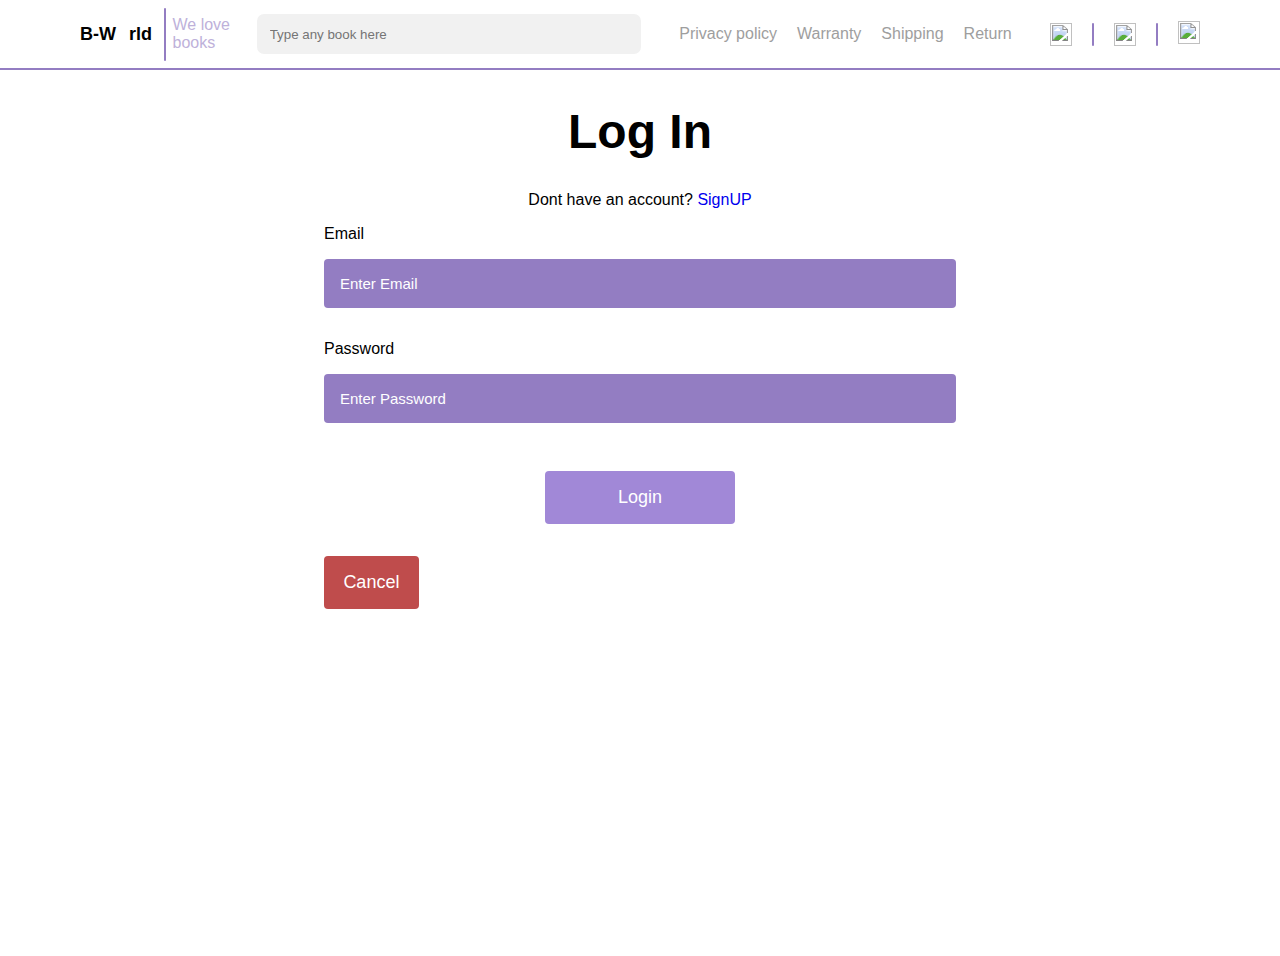
==== logIn.html @ c35afbf1 "Add files via upload" ====
<!DOCTYPE html>
<html>

<head>
    <title>LogIn Page</title>
    <link rel="stylesheet" href="style.css">
</head>

<body>
    <header class="header">

        <div class="text-header">

            <h1 class="heading-header" onclick="headclick()"> B-W<img class="book-img-header"
                    src="Pictures/book.png">rld </h1>
            <div class="vertical-line"></div>
            <p class="paragraph-header">We love<br>books</p>
        </div>

        <div class="search-box">
            <input id="search-bar" type="search" placeholder="Type any book here">

        </div>
        <div class="links">
            <a class="links-a" href="logIn.html" target="_blank">Privacy policy</a>
            <a class="links-a" href="#" target="_blank" href="test.html">Warranty</a>
            <a class="links-a" href="#" target="_blank">Shipping </a>
            <a class="links-a" href="#" target="_blank">Return</a>
        </div>
        <div class="icons">
            <img class="icon" src="Pictures/shopping.png">
            <div class="vertical-line-icon"></div>
            <img class="icon" src="Pictures/heart (1).png">
            <div class="vertical-line-icon"></div>
            <a href="logIn.html" target="_self"><img class="icon" src="Pictures/user.png"></a>
        </div>
    </header>

    <main>
        <div class="big-form">
            <form action="#" id="login-form">
                <div class="heading-div">
                    <p class="login-header">Log In</p>
                    <p class="go-to-sign-up">Dont have an account? <a class="link-signup" href="signup.html"
                            target="_self"> SignUP</a> </p>
                </div>

                <div class="big-login">

                    <div class="username-div">
                        <label class="label-username" for="email-log"> Email</label>
                        <input class="input-username" type="email" id="email" placeholder="Enter Email" required>
                    </div>

                    <div class="psw-div">
                        <label class="label-psw" for="psw-log">Password</label>
                        <input class="input-psw" type="password" id="psw" placeholder="Enter Password">
                    </div>


                    <button type="submit" class="submit-button" id="login-button"
                        onclick="saveDataLogin()">Login</button>


                    <div class="cancel-div">
                        <button type="button" class="return-to-main-page" onclick="cancelclick()">Cancel</button>
                    </div>

                </div>

            </form>


        </div>

        <div>
            <p id="login-header-hidden" class="login-header-hidden" hidden>Welcom</p>
            <h3 hidden class="name-hidden"></h3>
        </div>

      



      
          

    </main>
    <script src="script2.js">
    </script>
</body>



</html>
---- style.css ----
@import url("https://fonts.googleapis.com/css2?family=Poppins:wght@200;300;400;500;600;700&display=swap");



.body{
    margin: 0;
}
/*Main Header*/
.header {
    display: flex;
    font-family: 'Lucida Sans', 'Lucida Sans Regular', 'Lucida Grande', 'Lucida Sans Unicode', Geneva, Verdana, sans-serif;
    padding: 0rem 5rem;
    align-items: center;
    position: fixed;
    right: 0;
    left: 0;
    border-bottom: 2px solid rgba(147, 125, 194, 255);
    background-color: white;
    z-index: 1;
    top: 0;
}

/*first div of header (text)*/
.text-header {
    display: flex;
    flex-grow: 1;
    align-items: center;
}

.heading-header {
    font-size: large;
    flex-grow: 0.3;
    margin: 0;
    cursor: pointer;
}


.book-img-header {
    height: 13px;
    width: 13px;
}

.vertical-line {
    border-left: 2px solid rgba(147, 125, 194, 255);
    width: 0px;
    height: 53px;
    border-radius: 10px;
}

.paragraph-header {
    color: rgba(190, 177, 218, 255);
    margin-left: 7px;
}



/*seconed div of header (search)*/
.search-box {
    display: flex;
    flex-grow: 1;
    align-items: center;

}

#search-bar {
    height: 2.5rem;
    width: 24rem;
    padding: 1rem 0.8rem;
    background-image: url(Pictures/search.png);
    background-repeat: no-repeat;
    background-color: rgba(241, 241, 241, 255);
    background-size: 17px;
    background-position: 95% 50%;
    border-radius: 7px;
    border: 0px;
}



/*third div of header (4 links )*/
.links {
    display: flex;
    gap: 20px;
    align-items: center;
}

.links-a {
    text-decoration: none;
}

.links-a:link {
    color: rgb(158, 158, 158);
}

.links-a:visited {
    color: rgb(156, 157, 156);
}



/*fourth div of header (3 icons)*/
.icons {
    display: flex;
    flex-grow: 1;
    gap: 20px;
    justify-content: flex-end;
    align-items: center;

}

.icon {
    width: 22px;
    height: 23px;
    cursor: pointer;

}

.icon-shopping {
    width: 22px;
    height: 23px;
    cursor: pointer;
}

.parent-icon-shopping {
    display: flex;
    position: relative;
    right: 0%;
    top: -9px;
    align-items: flex-start;
    flex-direction: column;
    justify-content: center;
}
.parent-fav{
    display: flex;
    position: relative;
    right: 0%;
    top: -10px;
    align-items: flex-start;
    flex-direction: column;
    justify-content: center;
}
.vertical-line-icon {
    border-left: 2px solid rgba(147, 125, 194, 255);
    width: 0px;
    height: 23px;
    border-radius: 10px;
}

/*end of header*/


/*first-section of the body - image and description of book*/
.Parent-div-book-img-and-description {
    cursor: pointer;
    display: flex;
    padding: 0px 3rem;
    margin-top: 8rem;
    font-family: 'Franklin Gothic Medium', 'Arial Narrow', Arial, sans-serif;
    align-items: flex-end;
    justify-content: space-evenly;
}

.vertical-and-description {
    display: flex;
    align-items: center;
    gap: 3rem;

}

/*vertical-lines*/
.vertical-lines-body {
    display: flex;
    flex-direction: column;
    padding-top: 10px;
    gap: 26px;

}

.vertical-body {
    border-left: 2px solid rgba(147, 125, 194, 255);
    width: 0px;
    height: 72px;
    border-radius: 10px;

}

.vertical-body-other-color {
    border-left: 2px solid rgba(227, 221, 239, 255);
    width: 0px;
    height: 72px;
    border-radius: 10px;
}


/*book title & description & button */

.button-author {
    padding: 1rem;
    background-color: white;
    border: 1px solid #cc9acc;
    border-radius: 4px;
    color: #cc9acc;
    width: 33%;
    height: 46px;
    font-size: 15px;

}

.book-description {
    display: flex;
    flex-direction: column;
    gap: 12px;
}

.title-img {
    font-size: 43px;
}

.paragraph-img {
    font-family: Arial, Helvetica, sans-serif;
    line-height: 1.5;
}

.button-view-book {
    padding: 1rem;
    background-color: rgba(147, 125, 194, 255);
    border: 0;
    border-radius: 4px;
    color: white;
    width: 40%;
    height: 48px;
    font-size: 15px
}


/*book-image*/

.book-img {
    display: flex;
    align-self: center;
}

.noc-book-img {
    height: 27rem;
    width: 20rem;
}

/* done with first section of main page*/


/* 3 icons with text*/
.icons-3-details {
    display: flex;
    align-items: center;
    justify-content: center;
    padding: 1rem 6rem;
    gap: 4rem;
    margin-top: 5rem;
}

.icon-and-text {
    display: flex;
    align-items: center;
    justify-content: space-around;
    gap: 13px;
    font-family: 'Franklin Gothic Medium', 'Arial Narrow', Arial, sans-serif;
}

.icon-body {
    width: 3rem;
    height: 3rem;
}

.read-book-link {
    color: rgb(0, 0, 0);
    cursor: pointer;


}

/*books Selected for you*/
.selected-for-you-div {
    padding: 1rem 5rem;
    display: grid;
    grid-template-columns: 1fr 1fr 1fr 1fr;
    font-family: Arial, Helvetica, sans-serif;
    gap: 5rem;
    align-items: start;
    justify-content: start;
    justify-items: center;
    align-content: space-around;

}

.login-header-hidden {
    position: absolute;
    top: 20rem;
    right: 56%;
    text-align: center;
    font-size: 3rem;
}

.name-hidden {
    position: absolute;
    top: 20rem;
    right: 24%;
    font-size: 3rem;
}

.selected {
    column-gap: 1rem;
    row-gap: 3rem;
    display: grid;
    flex-direction: column;
    padding: 3rem 4rem;
    font-family: Arial, Helvetica, sans-serif;
    left: 0;
    right: 0;
    justify-content: space-between;
    grid-template-columns: 1fr 1fr 1fr 1fr;
    justify-items: center;
    align-items: start;
}

.book {
    display: flex;
    flex-direction: column;
    gap: 0;

}

.book-name {
    margin: 3px 0px;
    text-overflow: ellipsis;
    white-space: nowrap;
    overflow: hidden;
    width: 15rem;
    cursor: pointer;
}

.book-name-seconed-page{
    margin: 3px 0px;
   
}

#publisher{
    width: 13rem;
}

.author-name {
    font-family: Arial, Helvetica, sans-serif;
    margin: 5px 0px 0px;
    font-size: 12px;

}

.book1-selected-img {
    height: 27rem;
    width: 19rem;
    cursor: pointer;
}

.price-and-fav {
    display: flex;
    align-items: center;
    justify-content: space-between;
}

.add-to-cart-button {
    display: flex;
    padding: 0.5rem;
    background-color: rgba(147, 125, 194, 255);
    border: 0;
    border-radius: 4px;
    color: white;
    width: 100%;
    font-size: 15px;
    align-items: center;
    gap: 4px;
    justify-content: center;
    font-size: 13px;
    cursor: pointer;
}

/*-----------------------------------------------------seconed page----------------------------------------------*/
.product-page-big-div {
    display: flex;
    margin-top: 9rem;
    justify-content: space-evenly;
    align-items: flex-start;

}

.image-gallary {
    display: flex;
    flex-direction: column;
    gap: 1rem;
    align-items: center;
    justify-content: space-between;
}

.div-around-img {
    display: flex;
    border: 1px solid rgba(147, 125, 194, 255);
    ;
    border-radius: 4px;
}



.image-inside-box {
    height: 7.5rem;
    width: 5.5rem;
    padding: 1rem;
}


.main-picture-div {
    display: flex;
}

.main-pic {
    height: 41rem;
    width: 27rem;
    border-radius: 2%;
}

/* Book Details*/

.big-div-data-book {
    display: flex;
    flex-direction: column;
    padding: 0 3rem;
}

.data-about-book {
    display: flex;
    flex-direction: column;
    justify-content: space-evenly;
    gap: 10px;
}


.price {
    font-family: Arial, Helvetica, sans-serif;
    font-size: 22px;
    margin: 17px 0px;
    display: flex;
    justify-content: flex-end;
}

.stars {
    display: flex;
    gap: 10px;
}

.fa-solid {
    color: #908e8e;
    font-size: 21px;
    cursor: pointer;
}

.fa-solid:active {
    color: #ed8e12;
}

.add-quntity {
    display: flex;
    flex-direction: row;
}

.minus {
    border: 1px solid black;
    border-radius: 22px;
    padding: 0px 9px;
    cursor: pointer;
    cursor: pointer;


}

.input-text {
    border: 0;
    margin-right: 5px;
    width: 2%;
    margin-left: 5px;
}

.input-text-cart{
    border: 0;
    margin-right: 5px;
    width: 3%;
    margin-left: 5px;
    background-color: #303030;
    color: rgba(147, 125, 194, 255);

}

.plus {
    border: 1px solid black;
    border-radius: 22px;
    padding: 2px 7px;
    cursor: pointer;

}

.buttons-product-page {
    display: flex;
    justify-content: space-between;
    align-items: center;
    margin-top: 2rem;
    border-bottom: 1px solid rgba(147, 125, 194, 255);
    padding-bottom: 2rem;
}

.add-cart-button {
    padding: 1rem;
    background-color: rgba(147, 125, 194, 255);
    border: 0;
    color: white;
    width: 47%;
    height: 48px;
    font-size: 15px;
}

.add-fav-button {
    padding: 1rem;
    background-color: white;
    border: 1px solid rgba(147, 125, 194, 255);
    color: rgba(147, 125, 194, 255);
    width: 47%;
    height: 48px;
    font-size: 15px;
}


.all-info-about-book {
    display: flex;
    flex-direction: row;
    justify-content: space-between;
    margin-top: 2rem;
    gap: 3rem;

}

.publisher-lang-length {
    display: flex;
    flex-direction: column;
}

.date-age-dimension {
    display: flex;
    flex-direction: column;
}

.details {
    display: flex;
    gap: 2rem;
    font-family: Arial, Helvetica, sans-serif;


}

.details-heading {
    color: #cc9acc;
}

/*LogIn*/

.big-login {
    display: flex;
    flex-direction: column;
    justify-content: center;
    align-self: center;
    align-items: center;
    font-family: sans-serif;
    gap: 2rem;

}


.username-div {
    display: flex;
    width: 50%;
    flex-direction: column;
}

.label-username {
    font-size: 1rem;
}

.input-username {
    padding: 1rem 1rem;
    padding: 1rem 1rem;
    margin-top: 1rem;
    background-color: rgba(147, 125, 194, 255);
    border: 0;
    border-radius: 4px;
    font-size: 15px;
    color: aliceblue;
}

.input-username::placeholder {
    color: white;
}


.psw-div {
    display: flex;
    width: 50%;
    flex-direction: column;
}

.label-psw {
    font-size: 1rem;
}

.input-psw {

    padding: 1rem 1rem;
    padding: 1rem 1rem;
    margin-top: 1rem;
    background-color: rgba(147, 125, 194, 255);
    border: 0;
    border-radius: 4px;
    font-size: 15px;
    color: aliceblue;
}

.input-psw::placeholder {
    color: white;
}



.login-header {
    display: flex;
    align-items: center;
    justify-content: center;
    font-size: 3rem;
    font-family: sans-serif;
    font-weight: bold;
    margin-bottom: 1rem;

}

.heading-div {
    display: flex;
    align-items: center;
    flex-direction: column;
    justify-content: flex-start;

}

.submit-button {
    padding: 1rem 1rem;
    margin-top: 1rem;
    background-color: rgb(161 136 215);
    border: 0;
    border-radius: 4px;
    font-size: 18px;
    cursor: pointer;
    width: 15%;
    color: white;
}

.return-to-main-page {
    padding: 1rem 1rem;
    background-color: rgb(191 76 76);
    border: 0;
    border-radius: 4px;
    font-size: 18px;
    cursor: pointer;
    width: 15%;
    color: white;
}


.cancel-div {
    display: flex;
    width: 50%;
}

.go-to-sign-up {
    font-family: sans-serif;

}

.link-signup {
    text-decoration: none;
}

/*----------------skelton----------------*/



/*-----------------search---------------*/
.book-list {
    display: flex;
    justify-content: center;
    align-items: center;
    position: absolute;
    visibility: hidden;
    top: 7rem;
    right: 0;
    left: 0;
    flex-direction: column;
}
.icon-fav-hidden{
    visibility: hidden;
    width: 22px;
    height: 23px;
    cursor: pointer;
}


.list-output {
    display: grid;
    grid-template-columns: 1fr 1fr;
    position: absolute;
    top: 5rem;
    gap: 5rem;
}

.img-and-text-card {
    display: flex;
    justify-content: space-evenly;
    font-family: cursive;
    font-size: 1rem;
    gap: 2rem;
}


.big-row {
    display: flex;
    justify-content: space-evenly;
    font-family: cursive;
    font-size: 1rem;
}

.card-text {
    text-overflow: ellipsis;
    overflow: hidden;
    width: 17rem;
}

.card-img {

    height: 22rem;
    width: 15rem;
}

.text-card {
    display: flex;
    flex-direction: column;
}

.big-form {
    position: relative;
    top: 3rem;
    height: 100vh;
}

/*----------------------------------------------------------Add to Cart--------------------------------------------------------------*/
.span-number {
    background: #bc41f8;
    border-radius: 50%;
    display: flex;
    justify-content: center;
    align-items: center;
    color: #fff;
    position: relative;
    top: 12px;
    left: 85%;
    padding: 2px 3px;
    font-size: 11px;
}

.card {
    z-index: 1;
    position: fixed;
    top: 4.4rem;
    left: 100%;
    width: 500px;
    height: 94%;
    background-color: #303030;
    transition: 0.5s;
    overflow-y: auto;
}


.active .card {

    left: calc(100% - 500px);

}

.head-add-cart {
    color: rgba(147, 125, 194, 255);
    font-weight: 100;
    margin: 0;
    display: flex;
    justify-content: center;
    align-items: flex-start;
    flex-grow: 1;
}



.listCard{
    position: relative;
    display: grid;
    grid-template-rows: 1fr;
    list-style-type: none;
    padding-left: 1rem;
    padding-right: 1rem;
    margin-bottom: 3rem;
}

.checkOut {
    position: absolute;
    bottom: 0;
    width: 100%;
    display: grid;
    grid-template-columns: repeat(2, 1fr);

}

.total{
    background-color:  rgba(147, 125, 194, 255);
    width: 100%;
    height: 70px;
    display: flex;
    justify-content: center;
    align-items: center;
    font-weight: bold;
    cursor: pointer;
}

.closeShopping {
    color: rgba(147, 125, 194, 255);
    margin-right: 1rem;
    justify-content: center;
    align-items: center;
    font-weight: bold;
    cursor: pointer;
    font-size: 1.3rem;
}

.list-item{
    display: grid;
    grid-template-columns: 100px repeat(3, 1fr);
    color: #fff;
    row-gap: 10px;
}

.each-item{
    color: rgba(147, 125, 194, 255);
    display: flex;
    flex-direction: row;
    align-content: center;
    justify-content: flex-start;
    gap: 2rem;
    border: 1px solid rgba(147, 125, 194, 255);
}

.li-item {
    display: flex;
    flex-direction: column;
    gap: 1rem;
}

.list-item-img {
    width: 25%;
}

.text-card-li{
    width: 62%;
}

.remove-item{
    display: flex;
    height: 1rem;
    padding: 2px 5px;
    cursor: pointer;

}

.fav-page{
    position: absolute;
    top: 5rem;
    gap: 5rem;
    display: flex;
    flex-direction: column;
    width: 100%;
    align-items: center;
    visibility: hidden;
}

.div-inner-fav{
    display: grid;
    grid-template-columns: 1fr 1fr;
    column-gap: 3rem;
    row-gap: 6rem;
}

.fav-heading{
    visibility: hidden;

}


.head-and-close-cart{
    display: flex;
    flex-direction: row;
    justify-content: space-between;
    align-items: center;
    margin-top: 1rem;
}

.footer{
    background-color: rgba(147, 125, 194, 255);
    width: 100%;
    height: 9%;

}

.footer-text{
    text-align: center;
}
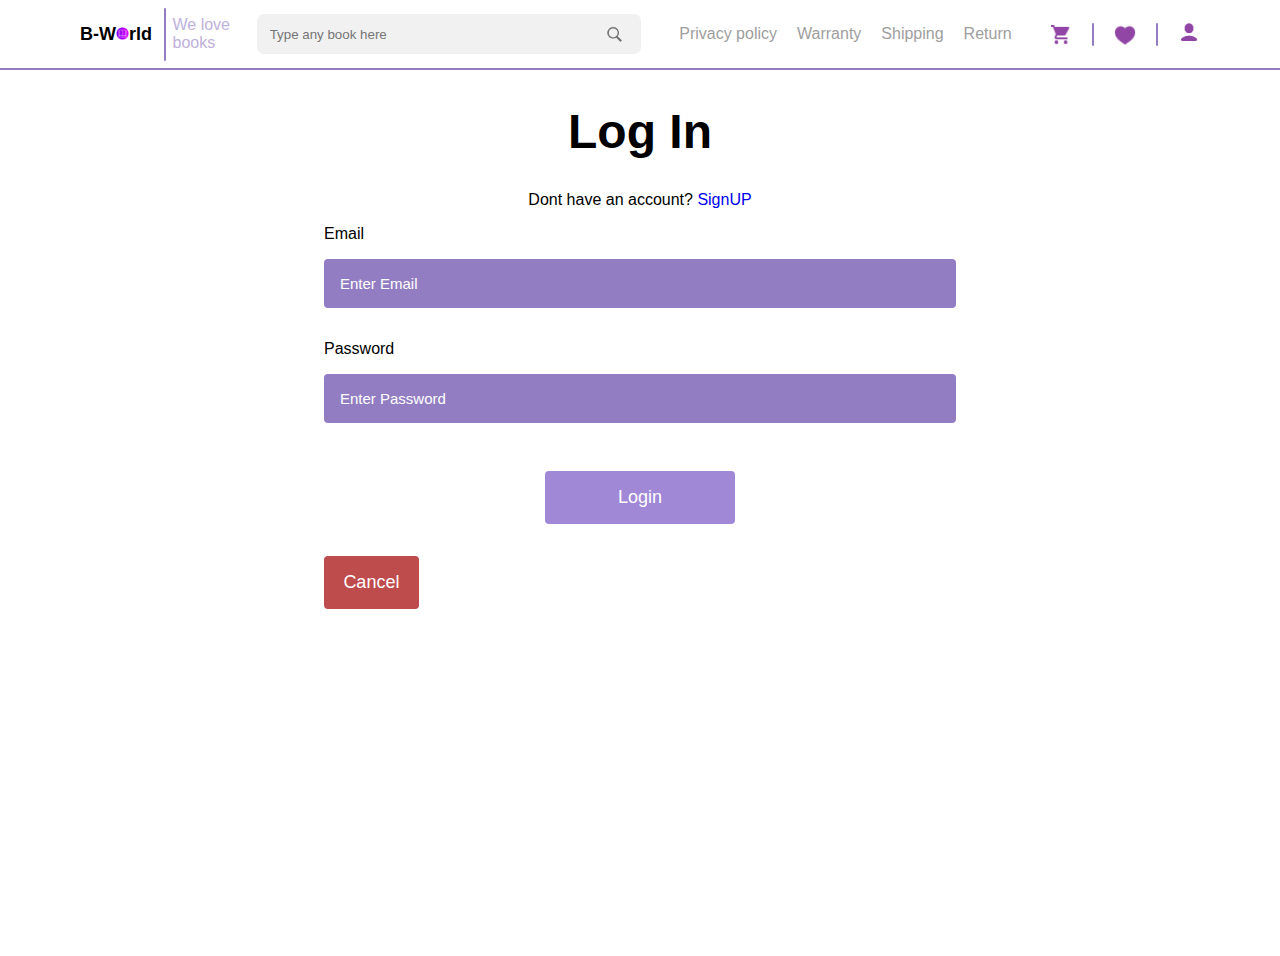
==== commit 1d9ddd56: "Merge badc032e21d77b6e6da9cb599a86f2c3e2c1bb6a into 5b23abd1c565e2183e56abaeb402e9559127ca63" ====
--- a/logIn.html
+++ b/logIn.html
@@ -4,6 +4,7 @@
 <head>
     <title>LogIn Page</title>
     <link rel="stylesheet" href="style.css">
+    <meta name="viewport" content="width=device-width, initial-scale=1">
 </head>
 
 <body>
@@ -86,8 +87,10 @@
           
 
     </main>
-    <script src="script2.js">
-    </script>
+
+    
+    
+    <script src="LogInAndSignUp.js"></script>
 </body>
 
 
--- a/style.css
+++ b/style.css
@@ -150,8 +150,7 @@
 
 
 /*first-section of the body - image and description of book*/
-.Parent-div-book-img-and-description {
-    cursor: pointer;
+.parent-div-book-img-and-description {
     display: flex;
     padding: 0px 3rem;
     margin-top: 8rem;
@@ -203,6 +202,7 @@
     width: 33%;
     height: 46px;
     font-size: 15px;
+    cursor: pointer;
 
 }
 
@@ -229,7 +229,8 @@
     color: white;
     width: 40%;
     height: 48px;
-    font-size: 15px
+    font-size: 15px;
+    cursor: pointer;
 }
 
 
@@ -380,6 +381,7 @@
     justify-content: center;
     font-size: 13px;
     cursor: pointer;
+    
 }
 
 /*-----------------------------------------------------seconed page----------------------------------------------*/
@@ -511,6 +513,7 @@
     margin-top: 2rem;
     border-bottom: 1px solid rgba(147, 125, 194, 255);
     padding-bottom: 2rem;
+    cursor: pointer;
 }
 
 .add-cart-button {
@@ -520,6 +523,7 @@
     color: white;
     width: 47%;
     height: 48px;
+    cursor: pointer;
     font-size: 15px;
 }
 
@@ -531,6 +535,7 @@
     width: 47%;
     height: 48px;
     font-size: 15px;
+    cursor: pointer;
 }
 
 
@@ -662,6 +667,7 @@
     cursor: pointer;
     width: 15%;
     color: white;
+    cursor: pointer;
 }
 
 .return-to-main-page {
@@ -918,16 +924,22 @@
     margin-top: 1rem;
 }
 
-.footer{
-    background-color: rgba(147, 125, 194, 255);
-    width: 100%;
-    height: 9%;
-
-}
-
 .footer-text{
     text-align: center;
+    margin: 0;
+    height: 3rem;
+    position: absolute;
+    background-color: antiquewhite;
+    right: 0;
+    left: 0;
 }
 
   
-  +  
+
+
+.skeleton-loader {
+    background-color: #ccc; 
+    height: 27rem;
+    width: 19rem;
+}